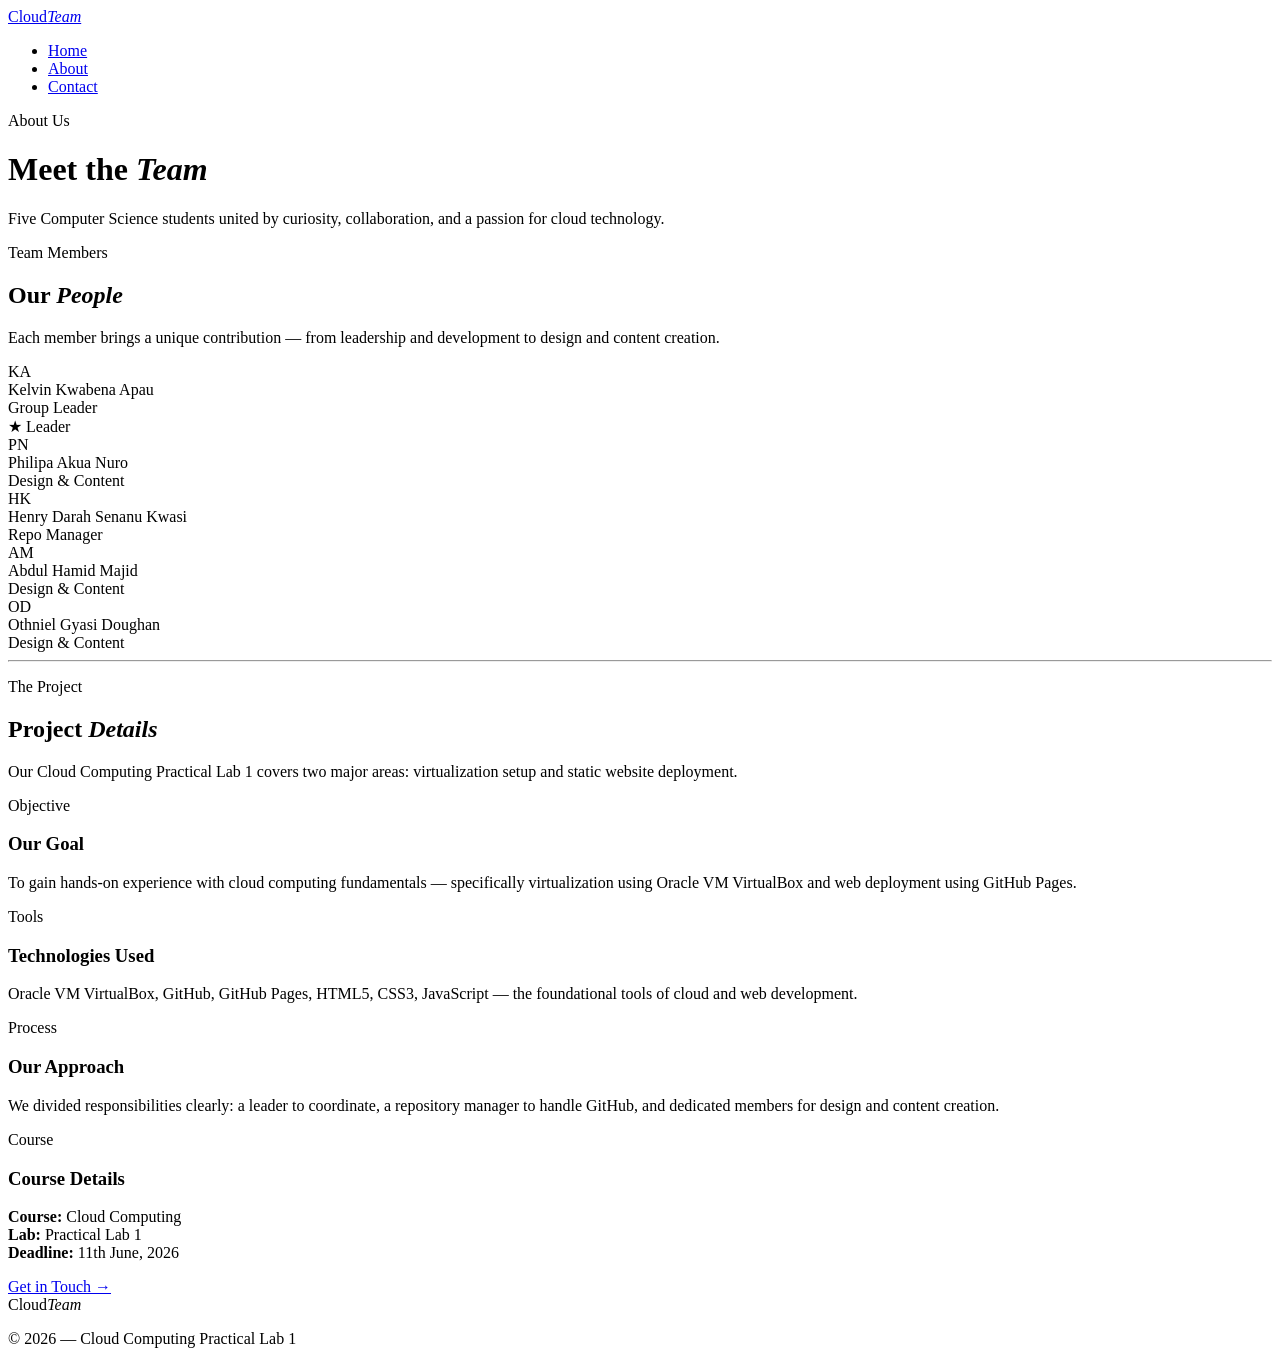
==== about.html @ ced0f8d3 "Create About page for CloudTeam project This file introduces an About page for the CloudTeam project" ====
<!DOCTYPE html>
<html lang="en">
<head>
  <meta charset="UTF-8" />
  <meta name="viewport" content="width=device-width, initial-scale=1.0" />
  <title>About — CloudTeam</title>
  <link rel="stylesheet" href="style.css" />
</head>
<body>

<nav>
  <a href="index.html" class="nav-logo">Cloud<em>Team</em></a>
  <ul class="nav-links">
    <li><a href="index.html">Home</a></li>
    <li><a href="about.html" class="active">About</a></li>
    <li><a href="contact.html">Contact</a></li>
  </ul>
</nav>

<div class="page-header">
  <p class="section-eyebrow">About Us</p>
  <h1 class="section-title">Meet the <em>Team</em></h1>
  <p class="section-desc">
    Five Computer Science students united by curiosity, collaboration,
    and a passion for cloud technology.
  </p>
</div>

<section>
  <p class="section-eyebrow">Team Members</p>
  <h2 class="section-title">Our <em>People</em></h2>
  <p class="section-desc">
    Each member brings a unique contribution — from leadership and development
    to design and content creation.
  </p>

  <div class="members-grid">

    <div class="member-card is-leader">
      <div class="member-avatar avatar-orange">KA</div>
      <div class="member-name">Kelvin Kwabena Apau</div>
      <div class="member-role">Group Leader</div>
      <div><span class="leader-chip">★ Leader</span></div>
    </div>

    <div class="member-card">
      <div class="member-avatar avatar-teal">PN</div>
      <div class="member-name">Philipa Akua Nuro</div>
      <div class="member-role">Design & Content</div>
    </div>

    <div class="member-card">
      <div class="member-avatar avatar-purple">HK</div>
      <div class="member-name">Henry Darah Senanu Kwasi</div>
      <div class="member-role">Repo Manager</div>
    </div>

    <div class="member-card">
      <div class="member-avatar avatar-gold">AM</div>
      <div class="member-name">Abdul Hamid Majid</div>
      <div class="member-role">Design & Content</div>
    </div>

    <div class="member-card">
      <div class="member-avatar avatar-navy">OD</div>
      <div class="member-name">Othniel Gyasi Doughan</div>
      <div class="member-role">Design & Content</div>
    </div>

  </div>
</section>

<hr class="wide-rule" />

<section>
  <p class="section-eyebrow">The Project</p>
  <h2 class="section-title">Project <em>Details</em></h2>
  <p class="section-desc">
    Our Cloud Computing Practical Lab 1 covers two major areas:
    virtualization setup and static website deployment.
  </p>

  <div class="about-grid">
    <div class="about-card">
      <span class="about-card-tag tag-orange">Objective</span>
      <h3>Our Goal</h3>
      <p>To gain hands-on experience with cloud computing fundamentals — specifically virtualization using Oracle VM VirtualBox and web deployment using GitHub Pages.</p>
    </div>
    <div class="about-card">
      <span class="about-card-tag tag-teal">Tools</span>
      <h3>Technologies Used</h3>
      <p>Oracle VM VirtualBox, GitHub, GitHub Pages, HTML5, CSS3, JavaScript — the foundational tools of cloud and web development.</p>
    </div>
    <div class="about-card">
      <span class="about-card-tag tag-gold">Process</span>
      <h3>Our Approach</h3>
      <p>We divided responsibilities clearly: a leader to coordinate, a repository manager to handle GitHub, and dedicated members for design and content creation.</p>
    </div>
    <div class="about-card">
      <span class="about-card-tag tag-purple">Course</span>
      <h3>Course Details</h3>
      <p><strong>Course:</strong> Cloud Computing<br/><strong>Lab:</strong> Practical Lab 1<br/><strong>Deadline:</strong> 11th June, 2026</p>
    </div>
  </div>

  <a href="contact.html" class="btn">Get in Touch →</a>
</section>

<footer>
  <div class="footer-logo">Cloud<em>Team</em></div>
  <p class="footer-copy">© 2026 — Cloud Computing Practical Lab 1</p>
</footer>

</body>
</html>
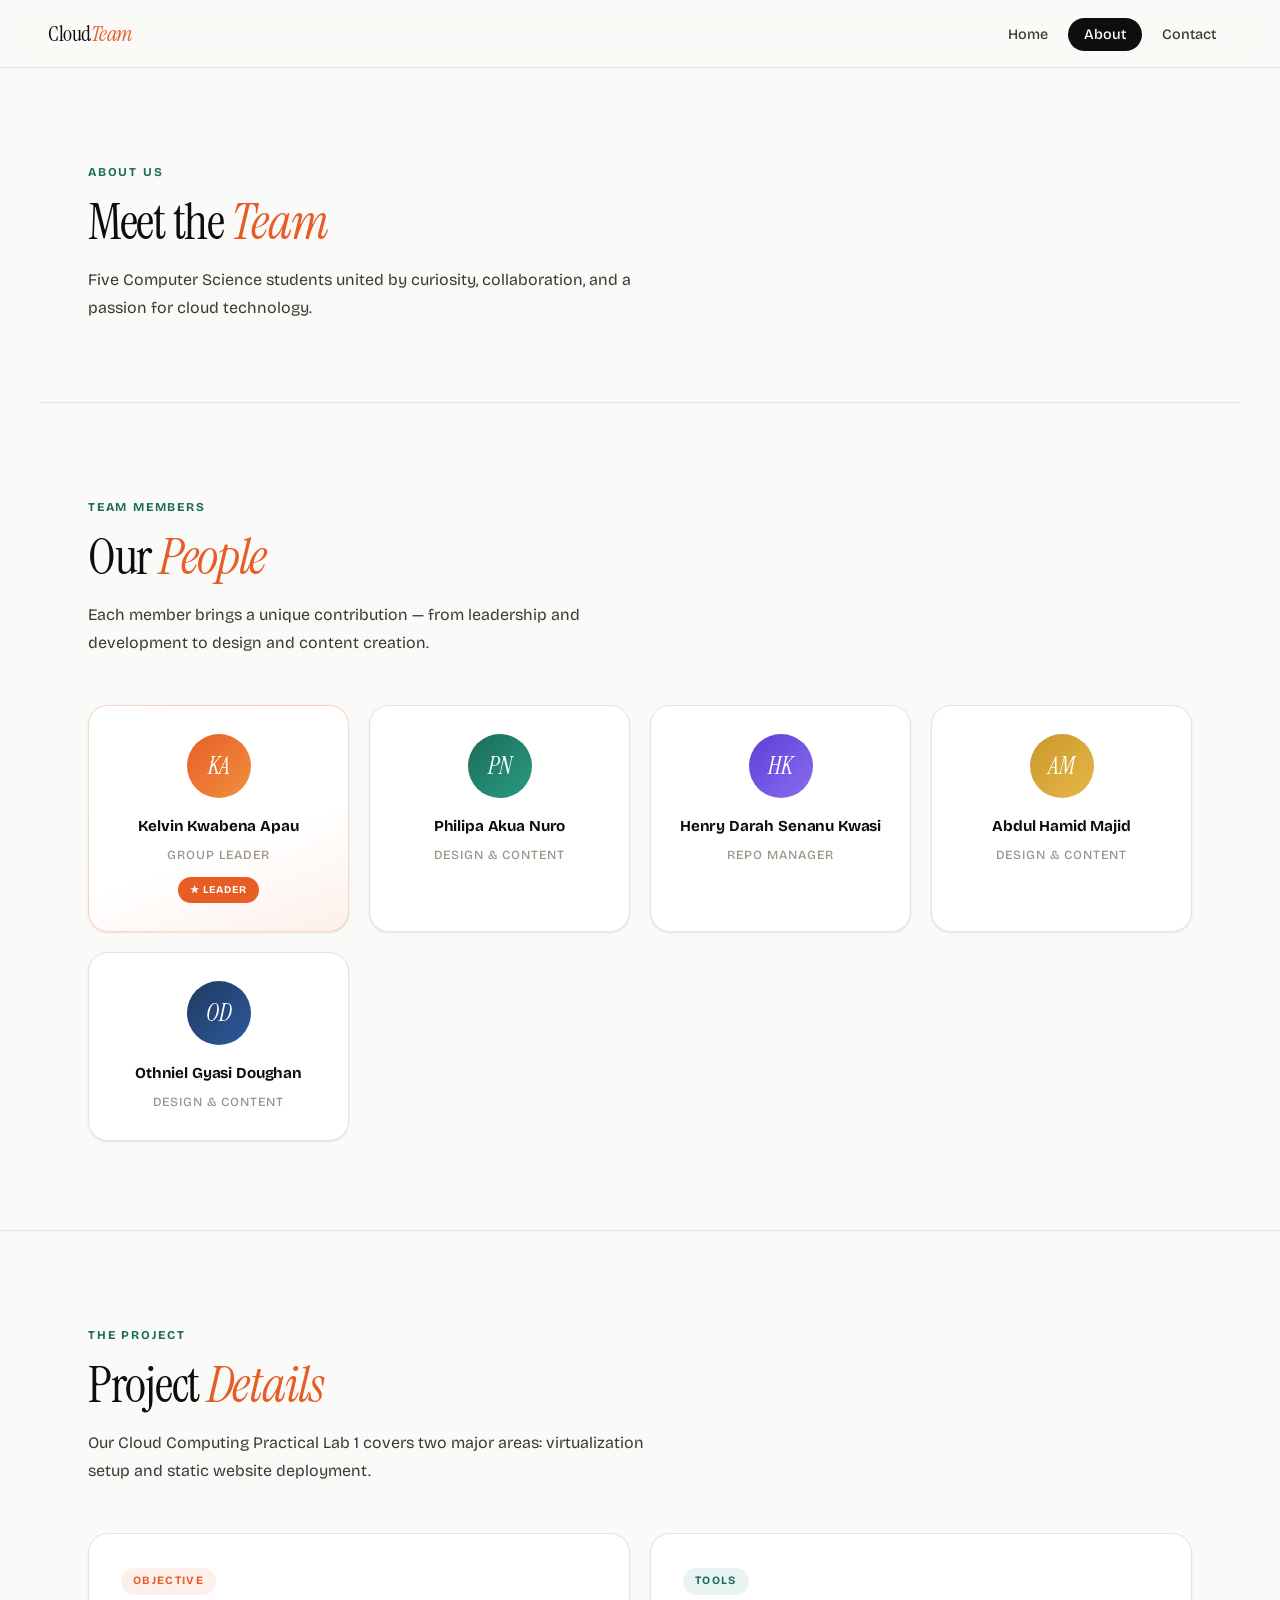
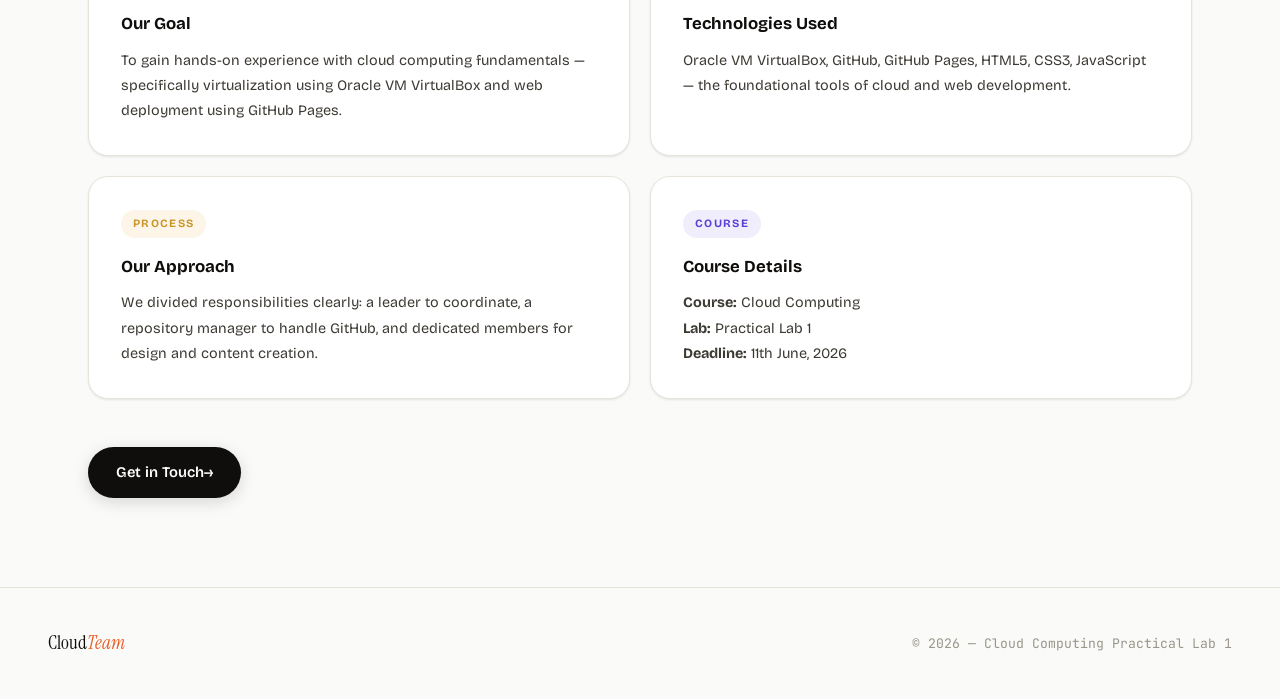
==== commit d31832b6: "Update about.html" ====
--- a/about.html
+++ b/about.html
@@ -103,7 +103,7 @@
     </div>
   </div>
 
-  <a href="contact.html" class="btn">Get in Touch →</a>
+  <a href="contact.html" class="btn">Get in Touch→</a>
 </section>
 
 <footer>
--- a/style.css
+++ b/style.css
@@ -0,0 +1,543 @@
+@import url('https://fonts.googleapis.com/css2?family=Clash+Display:wght@400;500;600;700&family=Cabinet+Grotesk:wght@400;500;700;800;900&family=Instrument+Serif:ital@0;1&display=swap');
+@import url('https://fonts.googleapis.com/css2?family=Bricolage+Grotesque:opsz,wght@12..96,400;12..96,500;12..96,700;12..96,800&family=Instrument+Serif:ital@0;1&family=JetBrains+Mono:wght@400;500&display=swap');
+
+:root {
+  --bg: #fafaf8;
+  --white: #ffffff;
+  --ink: #0f0e0c;
+  --ink2: #3d3a34;
+  --muted: #9a9589;
+  --border: #e8e4dc;
+  --border2: #d4cfc5;
+  --warm: #f5f0e8;
+  --accent: #e85d26;
+  --accent-soft: #fdf0ea;
+  --teal: #1a6b5a;
+  --teal-soft: #e8f4f1;
+  --gold: #c9962a;
+  --gold-soft: #fdf6e8;
+  --purple: #5b3fd6;
+  --purple-soft: #f0edfc;
+  --shadow-sm: 0 1px 3px rgba(15,14,12,0.06), 0 1px 2px rgba(15,14,12,0.04);
+  --shadow-md: 0 4px 16px rgba(15,14,12,0.08), 0 2px 6px rgba(15,14,12,0.05);
+  --shadow-lg: 0 20px 60px rgba(15,14,12,0.1), 0 8px 20px rgba(15,14,12,0.06);
+  --radius: 20px;
+  --radius-sm: 12px;
+}
+
+*, *::before, *::after { margin: 0; padding: 0; box-sizing: border-box; }
+html { scroll-behavior: smooth; font-size: 16px; }
+
+body {
+  font-family: 'Bricolage Grotesque', sans-serif;
+  background: var(--bg);
+  color: var(--ink);
+  line-height: 1.6;
+  -webkit-font-smoothing: antialiased;
+}
+
+/* ═══════════════════════════════ NAV ═══════════════════════════════ */
+nav {
+  position: sticky; top: 0; z-index: 100;
+  background: rgba(250,250,248,0.88);
+  backdrop-filter: blur(20px) saturate(1.4);
+  border-bottom: 1px solid var(--border);
+  padding: 0 clamp(1.5rem, 5vw, 3rem);
+  display: flex; align-items: center; justify-content: space-between;
+  height: 68px;
+}
+
+.nav-logo {
+  font-family: 'Instrument Serif', serif;
+  font-size: 1.4rem;
+  color: var(--ink);
+  text-decoration: none;
+  letter-spacing: -0.02em;
+}
+
+.nav-logo em {
+  font-style: italic;
+  color: var(--accent);
+}
+
+.nav-links {
+  display: flex; gap: 0.25rem; list-style: none;
+}
+
+.nav-links a {
+  color: var(--ink2);
+  text-decoration: none;
+  font-size: 0.9rem;
+  font-weight: 500;
+  padding: 0.5rem 1rem;
+  border-radius: 100px;
+  transition: background 0.15s, color 0.15s;
+}
+
+.nav-links a:hover { background: var(--warm); color: var(--ink); }
+.nav-links a.active { background: var(--ink); color: white; }
+
+/* ═══════════════════════════════ HERO ═══════════════════════════════ */
+.hero {
+  display: grid;
+  grid-template-columns: 1fr 340px;
+  gap: 2rem;
+  align-items: center;
+  max-width: 1200px;
+  margin: 0 auto;
+  padding: clamp(4rem, 8vw, 7rem) clamp(1.5rem, 5vw, 3rem);
+}
+
+.hero-eyebrow {
+  display: inline-flex; align-items: center; gap: 0.6rem;
+  font-size: 0.78rem; font-weight: 600;
+  color: var(--accent);
+  text-transform: uppercase; letter-spacing: 0.14em;
+  background: var(--accent-soft);
+  border: 1px solid rgba(232,93,38,0.18);
+  padding: 0.4rem 1rem; border-radius: 100px;
+  margin-bottom: 1.75rem;
+}
+
+.hero-eyebrow::before { content: '●'; font-size: 0.55em; }
+
+.hero h1 {
+  font-family: 'Instrument Serif', serif;
+  font-size: clamp(3.2rem, 7vw, 5.8rem);
+  font-weight: 400;
+  line-height: 1.02;
+  letter-spacing: -0.03em;
+  color: var(--ink);
+  margin-bottom: 1.75rem;
+}
+
+.hero h1 em {
+  font-style: italic;
+  color: var(--accent);
+  position: relative;
+}
+
+.hero h1 em::after {
+  content: '';
+  position: absolute;
+  bottom: 0; left: 0; right: 0;
+  height: 3px;
+  background: var(--accent);
+  opacity: 0.3;
+  border-radius: 2px;
+}
+
+.hero-desc {
+  font-size: 1.1rem; color: var(--ink2);
+  line-height: 1.75; max-width: 520px;
+  margin-bottom: 2.5rem;
+}
+
+.hero-cta {
+  display: inline-flex; align-items: center; gap: 0.6rem;
+  background: var(--ink);
+  color: white;
+  text-decoration: none;
+  padding: 0.9rem 1.75rem;
+  border-radius: 100px;
+  font-size: 0.95rem; font-weight: 600;
+  transition: background 0.2s, transform 0.2s, box-shadow 0.2s;
+  box-shadow: 0 4px 16px rgba(15,14,12,0.2);
+}
+
+.hero-cta:hover {
+  background: var(--accent);
+  transform: translateY(-2px);
+  box-shadow: 0 8px 28px rgba(232,93,38,0.3);
+}
+
+/* stat panel */
+.hero-panel {
+  background: var(--white);
+  border: 1px solid var(--border);
+  border-radius: var(--radius);
+  padding: 2rem;
+  box-shadow: var(--shadow-lg);
+  display: flex; flex-direction: column; gap: 0;
+}
+
+.panel-title {
+  font-family: 'JetBrains Mono', monospace;
+  font-size: 0.7rem; color: var(--muted);
+  text-transform: uppercase; letter-spacing: 0.12em;
+  padding-bottom: 1rem;
+  border-bottom: 1px solid var(--border);
+  margin-bottom: 1rem;
+}
+
+.panel-stat {
+  display: flex; align-items: center; justify-content: space-between;
+  padding: 0.9rem 0;
+  border-bottom: 1px solid var(--border);
+}
+
+.panel-stat:last-child { border-bottom: none; }
+
+.panel-stat-num {
+  font-family: 'Instrument Serif', serif;
+  font-size: 2.2rem; color: var(--ink);
+  line-height: 1;
+}
+
+.panel-stat-label {
+  font-size: 0.82rem; color: var(--muted);
+  font-weight: 500; text-align: right;
+}
+
+/* ═══════════════════════════════ RULE ═══════════════════════════════ */
+.wide-rule {
+  border: none;
+  border-top: 1px solid var(--border);
+  margin: 0;
+}
+
+/* ═══════════════════════════════ SECTIONS ═══════════════════════════════ */
+section {
+  max-width: 1200px;
+  margin: 0 auto;
+  padding: clamp(4rem, 7vw, 6rem) clamp(1.5rem, 5vw, 3rem);
+}
+
+.section-eyebrow {
+  display: inline-block;
+  font-size: 0.75rem; font-weight: 700;
+  color: var(--teal);
+  text-transform: uppercase; letter-spacing: 0.15em;
+  margin-bottom: 0.75rem;
+}
+
+.section-title {
+  font-family: 'Instrument Serif', serif;
+  font-size: clamp(2rem, 4.5vw, 3.2rem);
+  font-weight: 400;
+  letter-spacing: -0.025em;
+  line-height: 1.1;
+  color: var(--ink);
+  margin-bottom: 1rem;
+}
+
+.section-title em { font-style: italic; color: var(--accent); }
+
+.section-desc {
+  font-size: 1rem; color: var(--ink2);
+  line-height: 1.75; max-width: 560px;
+  margin-bottom: 3rem;
+}
+
+/* ═══════════════════════════════ CARDS GRID ═══════════════════════════════ */
+.cards-grid {
+  display: grid;
+  grid-template-columns: repeat(2, 1fr);
+  gap: 1.25rem;
+  margin-bottom: 3rem;
+}
+
+.info-card {
+  background: var(--white);
+  border: 1px solid var(--border);
+  border-radius: var(--radius);
+  padding: 2rem;
+  transition: transform 0.2s, box-shadow 0.2s, border-color 0.2s;
+  box-shadow: var(--shadow-sm);
+}
+
+.info-card:hover {
+  transform: translateY(-4px);
+  box-shadow: var(--shadow-md);
+  border-color: var(--border2);
+}
+
+.info-card-icon {
+  display: flex; align-items: center; justify-content: center;
+  width: 52px; height: 52px;
+  background: var(--warm);
+  border-radius: var(--radius-sm);
+  font-size: 1.4rem;
+  margin-bottom: 1.25rem;
+}
+
+.info-card h3 {
+  font-size: 1.05rem; font-weight: 700;
+  color: var(--ink); margin-bottom: 0.6rem;
+  letter-spacing: -0.01em;
+}
+
+.info-card p {
+  font-size: 0.9rem; color: var(--ink2); line-height: 1.7;
+}
+
+/* ═══════════════════════════════ MEMBERS ═══════════════════════════════ */
+.members-grid {
+  display: grid;
+  grid-template-columns: repeat(auto-fill, minmax(210px, 1fr));
+  gap: 1.25rem;
+}
+
+.member-card {
+  background: var(--white);
+  border: 1px solid var(--border);
+  border-radius: var(--radius);
+  padding: 1.75rem 1.5rem;
+  text-align: center;
+  box-shadow: var(--shadow-sm);
+  transition: transform 0.2s, box-shadow 0.2s;
+  position: relative;
+  overflow: hidden;
+}
+
+.member-card:hover { transform: translateY(-5px); box-shadow: var(--shadow-md); }
+
+.member-card.is-leader {
+  border-color: rgba(232,93,38,0.25);
+  background: linear-gradient(160deg, #fff 60%, var(--accent-soft));
+}
+
+.member-avatar {
+  width: 64px; height: 64px;
+  border-radius: 50%;
+  display: flex; align-items: center; justify-content: center;
+  font-family: 'Instrument Serif', serif;
+  font-size: 1.5rem; font-weight: 400; font-style: italic;
+  color: white;
+  margin: 0 auto 1rem;
+}
+
+.avatar-orange { background: linear-gradient(135deg, #e85d26, #f0913e); }
+.avatar-teal   { background: linear-gradient(135deg, #1a6b5a, #2a9b82); }
+.avatar-purple { background: linear-gradient(135deg, #5b3fd6, #8b6cf0); }
+.avatar-gold   { background: linear-gradient(135deg, #c9962a, #e8b84a); }
+.avatar-navy   { background: linear-gradient(135deg, #1e3a5f, #2e5a9f); }
+
+.member-name {
+  font-weight: 700; font-size: 0.95rem;
+  color: var(--ink); margin-bottom: 0.4rem;
+  letter-spacing: -0.01em;
+}
+
+.member-role {
+  font-size: 0.78rem; color: var(--muted);
+  font-weight: 500; text-transform: uppercase; letter-spacing: 0.08em;
+}
+
+.leader-chip {
+  display: inline-flex; align-items: center; gap: 0.35rem;
+  background: var(--accent);
+  color: white;
+  font-size: 0.65rem; font-weight: 700;
+  text-transform: uppercase; letter-spacing: 0.1em;
+  padding: 0.3rem 0.75rem; border-radius: 100px;
+  margin-top: 0.75rem;
+}
+
+/* ═══════════════════════════════ ABOUT PAGE ═══════════════════════════════ */
+.about-grid {
+  display: grid;
+  grid-template-columns: 1fr 1fr;
+  gap: 1.25rem;
+  margin-bottom: 3rem;
+}
+
+.about-card {
+  background: var(--white);
+  border: 1px solid var(--border);
+  border-radius: var(--radius);
+  padding: 2rem;
+  box-shadow: var(--shadow-sm);
+  transition: transform 0.2s, box-shadow 0.2s;
+}
+
+.about-card:hover { transform: translateY(-3px); box-shadow: var(--shadow-md); }
+
+.about-card-tag {
+  display: inline-block;
+  font-size: 0.7rem; font-weight: 700;
+  text-transform: uppercase; letter-spacing: 0.12em;
+  padding: 0.3rem 0.75rem; border-radius: 100px;
+  margin-bottom: 1rem;
+}
+
+.tag-orange { background: var(--accent-soft); color: var(--accent); }
+.tag-teal   { background: var(--teal-soft);   color: var(--teal);   }
+.tag-gold   { background: var(--gold-soft);   color: var(--gold);   }
+.tag-purple { background: var(--purple-soft); color: var(--purple); }
+
+.about-card h3 {
+  font-size: 1.05rem; font-weight: 700;
+  color: var(--ink); margin-bottom: 0.6rem;
+}
+
+.about-card p {
+  font-size: 0.9rem; color: var(--ink2); line-height: 1.75;
+}
+
+/* ═══════════════════════════════ PAGE HEADER ═══════════════════════════════ */
+.page-header {
+  max-width: 1200px;
+  margin: 0 auto;
+  padding: clamp(4rem, 7vw, 6rem) clamp(1.5rem, 5vw, 3rem) 2rem;
+  border-bottom: 1px solid var(--border);
+}
+
+/* ═══════════════════════════════ CONTACT ═══════════════════════════════ */
+.contact-grid {
+  display: grid;
+  grid-template-columns: 1fr 1.1fr;
+  gap: 3rem;
+  align-items: start;
+}
+
+.contact-info-list { display: flex; flex-direction: column; gap: 1rem; }
+
+.contact-info-item {
+  display: flex; align-items: center; gap: 1rem;
+  background: var(--white);
+  border: 1px solid var(--border);
+  border-radius: var(--radius-sm);
+  padding: 1.1rem 1.25rem;
+  box-shadow: var(--shadow-sm);
+  transition: transform 0.15s;
+}
+
+.contact-info-item:hover { transform: translateX(4px); }
+
+.contact-icon {
+  width: 42px; height: 42px;
+  background: var(--warm);
+  border-radius: 10px;
+  display: flex; align-items: center; justify-content: center;
+  font-size: 1.1rem; flex-shrink: 0;
+}
+
+.contact-info-item h4 {
+  font-size: 0.7rem; color: var(--muted);
+  text-transform: uppercase; letter-spacing: 0.1em;
+  margin-bottom: 0.2rem;
+}
+
+.contact-info-item p {
+  font-size: 0.92rem; color: var(--ink); font-weight: 600;
+}
+
+/* form */
+.contact-form {
+  background: var(--white);
+  border: 1px solid var(--border);
+  border-radius: var(--radius);
+  padding: 2.25rem;
+  box-shadow: var(--shadow-md);
+}
+
+.contact-form h3 {
+  font-family: 'Instrument Serif', serif;
+  font-size: 1.6rem; font-weight: 400;
+  color: var(--ink); margin-bottom: 1.75rem;
+  letter-spacing: -0.02em;
+}
+
+.form-group { margin-bottom: 1.25rem; }
+
+.form-group label {
+  display: block;
+  font-size: 0.72rem; color: var(--muted);
+  font-weight: 600; text-transform: uppercase;
+  letter-spacing: 0.1em; margin-bottom: 0.5rem;
+  font-family: 'JetBrains Mono', monospace;
+}
+
+.form-group input,
+.form-group textarea {
+  width: 100%;
+  background: var(--bg);
+  border: 1.5px solid var(--border);
+  border-radius: var(--radius-sm);
+  padding: 0.85rem 1rem;
+  font-family: 'Bricolage Grotesque', sans-serif;
+  font-size: 0.95rem;
+  color: var(--ink);
+  outline: none;
+  transition: border-color 0.15s, box-shadow 0.15s;
+}
+
+.form-group input:focus,
+.form-group textarea:focus {
+  border-color: var(--accent);
+  box-shadow: 0 0 0 4px rgba(232,93,38,0.08);
+}
+
+.form-group textarea { resize: vertical; min-height: 130px; }
+
+/* ═══════════════════════════════ BUTTON ═══════════════════════════════ */
+.btn {
+  display: inline-flex; align-items: center; gap: 0.5rem;
+  background: var(--ink);
+  color: white;
+  text-decoration: none;
+  padding: 0.85rem 1.75rem;
+  border-radius: 100px;
+  font-size: 0.92rem; font-weight: 600;
+  border: none; cursor: pointer;
+  transition: background 0.2s, transform 0.2s, box-shadow 0.2s;
+  font-family: 'Bricolage Grotesque', sans-serif;
+  box-shadow: 0 4px 16px rgba(15,14,12,0.15);
+}
+
+.btn:hover {
+  background: var(--accent);
+  transform: translateY(-2px);
+  box-shadow: 0 8px 28px rgba(232,93,38,0.25);
+}
+
+.btn-full { width: 100%; justify-content: center; }
+
+/* ═══════════════════════════════ FOOTER ═══════════════════════════════ */
+footer {
+  border-top: 1px solid var(--border);
+  padding: 2.5rem clamp(1.5rem, 5vw, 3rem);
+  display: flex;
+  align-items: center; justify-content: space-between;
+  flex-wrap: wrap; gap: 1rem;
+}
+
+.footer-logo {
+  font-family: 'Instrument Serif', serif;
+  font-size: 1.2rem; color: var(--ink);
+}
+
+.footer-logo em { font-style: italic; color: var(--accent); }
+
+.footer-copy {
+  font-size: 0.82rem; color: var(--muted);
+  font-family: 'JetBrains Mono', monospace;
+}
+
+/* ═══════════════════════════════ FEEDBACK ═══════════════════════════════ */
+#form-feedback {
+  display: none;
+  margin-top: 1rem;
+  background: var(--teal-soft);
+  color: var(--teal);
+  border: 1px solid rgba(26,107,90,0.2);
+  border-radius: var(--radius-sm);
+  padding: 0.85rem 1rem;
+  font-size: 0.9rem; font-weight: 500;
+}
+
+/* ═══════════════════════════════ RESPONSIVE ═══════════════════════════════ */
+@media (max-width: 900px) {
+  .hero { grid-template-columns: 1fr; }
+  .hero-panel { display: grid; grid-template-columns: repeat(2,1fr); gap: 0; }
+  .panel-title { grid-column: 1/-1; }
+  .about-grid { grid-template-columns: 1fr; }
+  .cards-grid { grid-template-columns: 1fr; }
+  .contact-grid { grid-template-columns: 1fr; }
+}
+
+@media (max-width: 600px) {
+  .nav-links a { padding: 0.4rem 0.6rem; font-size: 0.82rem; }
+  .members-grid { grid-template-columns: repeat(2, 1fr); }
+}
